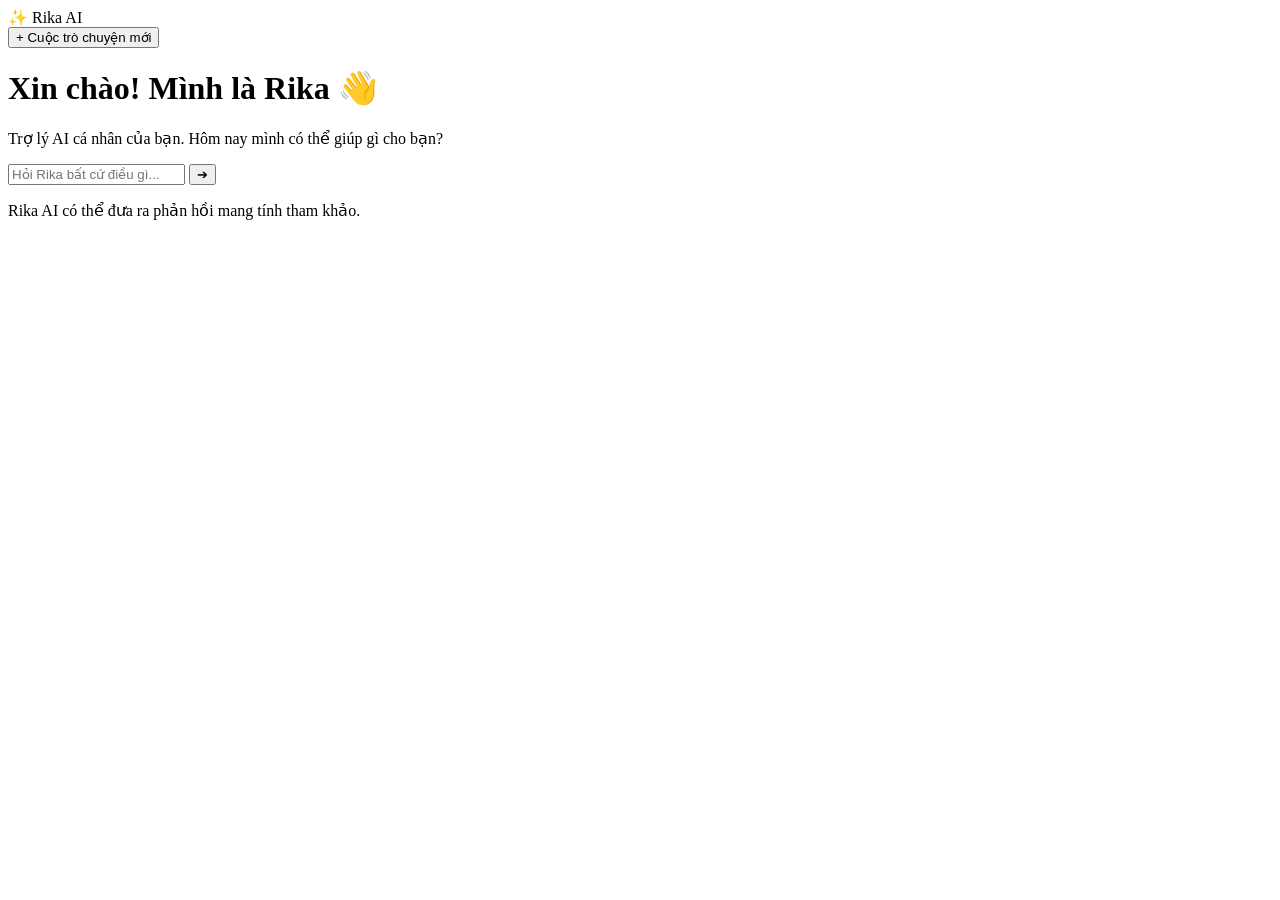
==== index (1).html @ 06e959b2 "Add files via upload" ====
<!DOCTYPE html>
<html lang="vi">
<head>
    <meta charset="UTF-8">
    <meta name="viewport" content="width=device-width, initial-scale=1.0">
    <title>Rika AI - Trợ Lý Thông Minh</title>
    <link rel="stylesheet" href="style.css">
    <!-- Thư viện Puter.js để gọi Gemini API không cần key -->
    <script src="https://js.puter.com/v2/"></script>
</head>
<body>

    <header class="app-header">
        <div class="logo">✨ Rika AI</div>
        <button class="new-chat-btn" id="newChatBtn">+ Cuộc trò chuyện mới</button>
    </header>

    <main class="chat-wrapper">
        <div class="chat-messages" id="chatBox" aria-live="polite">
            <div class="welcome-box" id="welcomeBox">
                <h1>Xin chào! Mình là Rika 👋</h1>
                <p>Trợ lý AI cá nhân của bạn. Hôm nay mình có thể giúp gì cho bạn?</p>
            </div>
        </div>

        <div class="input-container">
            <div class="input-box">
                <input type="text" id="userInput" placeholder="Hỏi Rika bất cứ điều gì..." autocomplete="off">
                <button id="sendBtn" type="button" aria-label="Gửi tin nhắn">
                    <span>➔</span>
                </button>
            </div>
            <p class="disclaimer">Rika AI có thể đưa ra phản hồi mang tính tham khảo.</p>
        </div>
    </main>

    <script src="script.js"></script>
</body>
</html>
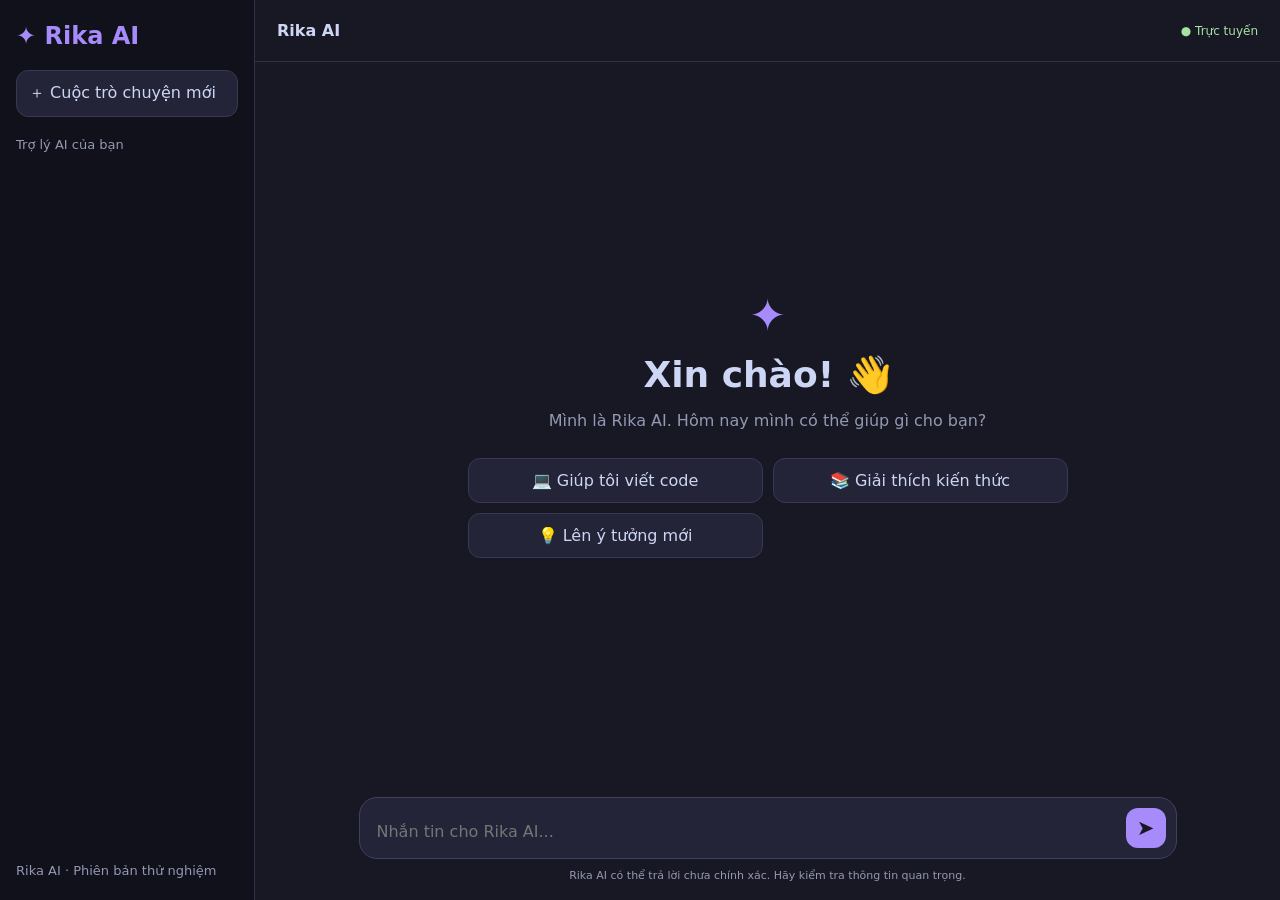
==== commit e7c8c2e3: "Add files via upload" ====
--- a/index (1).html
+++ b/index (1).html
@@ -1,39 +1,51 @@
+
 <!DOCTYPE html>
 <html lang="vi">
 <head>
-    <meta charset="UTF-8">
-    <meta name="viewport" content="width=device-width, initial-scale=1.0">
-    <title>Rika AI - Trợ Lý Thông Minh</title>
-    <link rel="stylesheet" href="style.css">
-    <!-- Thư viện Puter.js để gọi Gemini API không cần key -->
-    <script src="https://js.puter.com/v2/"></script>
+  <meta charset="UTF-8">
+  <meta name="viewport" content="width=device-width, initial-scale=1.0">
+  <title>Rika AI</title>
+  <link rel="stylesheet" href="style.css">
 </head>
 <body>
+  <aside class="sidebar">
+    <div class="brand">✦ Rika AI</div>
+    <button id="newChatBtn" class="new-chat">＋ Cuộc trò chuyện mới</button>
+    <p class="side-note">Trợ lý AI của bạn</p>
+    <div class="sidebar-bottom">Rika AI · Phiên bản thử nghiệm</div>
+  </aside>
 
-    <header class="app-header">
-        <div class="logo">✨ Rika AI</div>
-        <button class="new-chat-btn" id="newChatBtn">+ Cuộc trò chuyện mới</button>
+  <main class="main">
+    <header class="header">
+      <button id="menuBtn" class="menu-btn" aria-label="Mở menu">☰</button>
+      <span>Rika AI</span>
+      <span class="status">● Trực tuyến</span>
     </header>
 
-    <main class="chat-wrapper">
-        <div class="chat-messages" id="chatBox" aria-live="polite">
-            <div class="welcome-box" id="welcomeBox">
-                <h1>Xin chào! Mình là Rika 👋</h1>
-                <p>Trợ lý AI cá nhân của bạn. Hôm nay mình có thể giúp gì cho bạn?</p>
-            </div>
+    <section id="chatBox" class="chat-box">
+      <div id="welcomeBox" class="welcome">
+        <div class="logo">✦</div>
+        <h1>Xin chào! 👋</h1>
+        <p>Mình là Rika AI. Hôm nay mình có thể giúp gì cho bạn?</p>
+        <div class="suggestions">
+          <button class="suggestion">💻 Giúp tôi viết code</button>
+          <button class="suggestion">📚 Giải thích kiến thức</button>
+          <button class="suggestion">💡 Lên ý tưởng mới</button>
         </div>
+      </div>
+    </section>
 
-        <div class="input-container">
-            <div class="input-box">
-                <input type="text" id="userInput" placeholder="Hỏi Rika bất cứ điều gì..." autocomplete="off">
-                <button id="sendBtn" type="button" aria-label="Gửi tin nhắn">
-                    <span>➔</span>
-                </button>
-            </div>
-            <p class="disclaimer">Rika AI có thể đưa ra phản hồi mang tính tham khảo.</p>
-        </div>
-    </main>
+    <form id="chatForm" class="input-area">
+      <div class="input-wrap">
+        <textarea id="userInput" rows="1"
+          placeholder="Nhắn tin cho Rika AI..."
+          aria-label="Tin nhắn"></textarea>
+        <button id="sendBtn" type="submit" aria-label="Gửi tin nhắn">➤</button>
+      </div>
+      <p>Rika AI có thể trả lời chưa chính xác. Hãy kiểm tra thông tin quan trọng.</p>
+    </form>
+  </main>
 
-    <script src="script.js"></script>
+  <script src="script.js"></script>
 </body>
-</html>+</html>
--- a/style.css
+++ b/style.css
@@ -0,0 +1,264 @@
+
+* {
+  margin: 0;
+  padding: 0;
+  box-sizing: border-box;
+}
+
+:root {
+  color-scheme: dark;
+  --bg: #181825;
+  --panel: #11111b;
+  --surface: #242438;
+  --text: #cdd6f4;
+  --muted: #9399b2;
+  --accent: #a78bfa;
+}
+
+body {
+  font-family: system-ui, sans-serif;
+  background: var(--bg);
+  color: var(--text);
+  height: 100dvh;
+  display: flex;
+  overflow: hidden;
+}
+
+.sidebar {
+  width: 255px;
+  flex-shrink: 0;
+  background: var(--panel);
+  padding: 22px 16px;
+  display: flex;
+  flex-direction: column;
+  gap: 20px;
+  border-right: 1px solid #313147;
+}
+
+.brand {
+  font-size: 24px;
+  font-weight: 800;
+  color: var(--accent);
+}
+
+button {
+  font: inherit;
+  cursor: pointer;
+  color: inherit;
+}
+
+.new-chat, .suggestion {
+  background: var(--surface);
+  border: 1px solid #383852;
+  border-radius: 12px;
+  padding: 12px;
+  text-align: left;
+}
+
+.new-chat:hover, .suggestion:hover {
+  border-color: var(--accent);
+}
+
+.side-note, .sidebar-bottom {
+  color: var(--muted);
+  font-size: 13px;
+}
+
+.sidebar-bottom {
+  margin-top: auto;
+}
+
+.main {
+  flex: 1;
+  min-width: 0;
+  display: flex;
+  flex-direction: column;
+  height: 100%;
+}
+
+.header {
+  min-height: 62px;
+  padding: 0 22px;
+  border-bottom: 1px solid #313147;
+  display: flex;
+  align-items: center;
+  gap: 12px;
+  font-weight: 700;
+}
+
+.status {
+  margin-left: auto;
+  font-size: 12px;
+  font-weight: 400;
+  color: #a6e3a1;
+}
+
+.menu-btn {
+  display: none;
+  background: transparent;
+  border: 0;
+  font-size: 22px;
+}
+
+.chat-box {
+  flex: 1;
+  overflow-y: auto;
+  padding: 28px 16px;
+  display: flex;
+  flex-direction: column;
+  gap: 20px;
+}
+
+.welcome {
+  margin: auto;
+  width: 100%;
+  max-width: 600px;
+  text-align: center;
+}
+
+.logo {
+  color: var(--accent);
+  font-size: 45px;
+  margin-bottom: 12px;
+}
+
+.welcome h1 {
+  font-size: clamp(25px, 5vw, 36px);
+  margin-bottom: 12px;
+}
+
+.welcome p {
+  color: var(--muted);
+  line-height: 1.6;
+}
+
+.suggestions {
+  display: grid;
+  grid-template-columns: repeat(2, minmax(0, 1fr));
+  gap: 10px;
+  margin-top: 25px;
+}
+
+.suggestion {
+  text-align: center;
+}
+
+.message {
+  width: fit-content;
+  max-width: min(85%, 720px);
+  padding: 13px 16px;
+  border-radius: 16px;
+  line-height: 1.65;
+  overflow-wrap: anywhere;
+  white-space: pre-wrap;
+}
+
+.message.user {
+  align-self: flex-end;
+  background: #51417c;
+  color: white;
+}
+
+.message.ai {
+  align-self: flex-start;
+  background: #242438;
+}
+
+.message.error {
+  color: #f38ba8;
+}
+
+.input-area {
+  padding: 12px 16px 18px;
+  width: 100%;
+  max-width: 850px;
+  margin: 0 auto;
+}
+
+.input-wrap {
+  display: flex;
+  align-items: flex-end;
+  gap: 10px;
+  background: #242438;
+  border: 1px solid #41415c;
+  border-radius: 18px;
+  padding: 10px;
+}
+
+.input-wrap:focus-within {
+  border-color: var(--accent);
+}
+
+textarea {
+  flex: 1;
+  min-width: 0;
+  max-height: 150px;
+  resize: none;
+  border: 0;
+  outline: 0;
+  background: transparent;
+  color: var(--text);
+  font: inherit;
+  padding: 7px;
+}
+
+#sendBtn {
+  width: 40px;
+  height: 40px;
+  flex-shrink: 0;
+  border: 0;
+  border-radius: 12px;
+  background: var(--accent);
+  color: #181825;
+  font-size: 21px;
+}
+
+#sendBtn:disabled {
+  opacity: 0.5;
+  cursor: wait;
+}
+
+.input-area > p {
+  text-align: center;
+  color: var(--muted);
+  font-size: 11px;
+  margin-top: 10px;
+}
+
+@media (max-width: 650px) {
+  .sidebar {
+    display: none;
+    position: fixed;
+    inset: 0 auto 0 0;
+    z-index: 10;
+    width: 260px;
+  }
+
+  .sidebar.open {
+    display: flex;
+  }
+
+  .menu-btn {
+    display: block;
+  }
+
+  .header {
+    padding: 0 14px;
+  }
+
+  .chat-box {
+    padding: 20px 12px;
+  }
+
+  .suggestions {
+    grid-template-columns: 1fr;
+  }
+
+  .suggestion {
+    text-align: left;
+  }
+
+  .input-area {
+    padding: 10px 10px 14px;
+  }
+}
